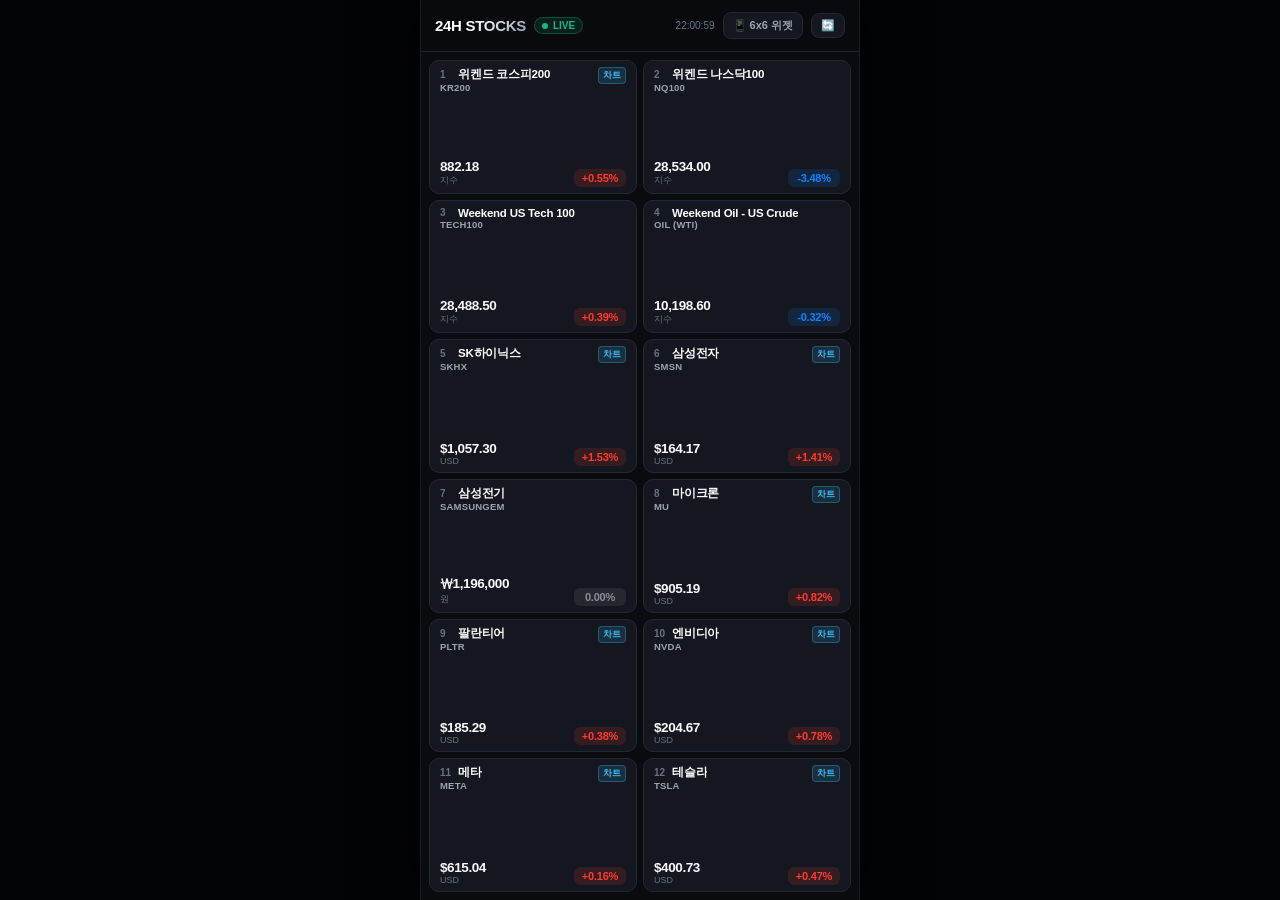
==== index.html @ ebfb651f "feat: 24h global stock mobile app with 6x6 widget and GitHub Actions APK build" ====
<!DOCTYPE html>
<html lang="ko">
<head>
  <meta charset="UTF-8">
  <meta name="viewport" content="width=device-width, initial-scale=1.0, maximum-scale=1.0, user-scalable=no, viewport-fit=cover">
  <title>글로벌 24H 모바일 주식 대시보드</title>
  <meta name="theme-color" content="#0a0b0e">
  <link rel="manifest" href="/manifest.json">
  <link rel="stylesheet" href="/style.css">
</head>
<body>

  <!-- MOBILE DEVICE VIEWPORT (NO-SCROLL 100vh) -->
  <main class="mobile-viewport">

    <!-- APP HEADER -->
    <header class="app-header">
      <div class="brand-section">
        <h1 class="brand-title">24H STOCKS</h1>
        <div class="live-pill">
          <span class="pulse-dot"></span>
          <span>LIVE</span>
        </div>
      </div>
      <div class="header-actions">
        <span id="last-updated-time" style="font-size: 10px; color: #64748b; font-feature-settings: 'tnum';">--:--:--</span>
        <button id="widget-toggle-btn" class="header-btn" title="6x6 위젯 보기">
          📱 6x6 위젯
        </button>
        <button id="refresh-btn" class="header-btn" title="새로고침">
          🔄
        </button>
      </div>
    </header>

    <!-- MAIN DASHBOARD (2 COLUMNS x 6 ROWS) -->
    <section id="dashboard-grid" class="dashboard-grid">
      <!-- 12 Stock Cards rendered dynamically via app.js -->
    </section>

    <!-- DETAIL SCREEN OVERLAY (100% NO-SCROLL) -->
    <aside id="detail-screen" class="detail-screen">
      <!-- Detail Header -->
      <div class="detail-header">
        <div class="detail-title-group">
          <h2 id="detail-name" class="detail-name">종목명</h2>
          <span id="detail-sub" class="detail-sub">SYMBOL · Source</span>
        </div>
        <button id="detail-close-btn" class="close-btn" aria-label="닫기">✕</button>
      </div>

      <!-- Detail Price Bar -->
      <div class="detail-price-bar">
        <span id="detail-price" class="detail-main-price">0.00</span>
        <div id="detail-badge" class="change-badge">0.00%</div>
      </div>

      <!-- Timeframe Selector (Only for chart items) -->
      <div class="detail-timeframe-bar">
        <button class="tf-btn active" data-tf="5m">5분</button>
        <button class="tf-btn" data-tf="15m">15분</button>
        <button class="tf-btn" data-tf="1h">1시간</button>
        <button class="tf-btn" data-tf="1d">1일</button>
      </div>

      <!-- Professional Chart View -->
      <div id="detail-chart-wrapper" class="detail-chart-container">
        <div class="chart-legend">
          <span id="legend-ma5" class="legend-ma5">MA5: --</span>
          <span id="legend-ma20" class="legend-ma20">MA20: --</span>
        </div>
        <div id="tv-chart" style="width: 100%; height: 100%;"></div>
      </div>

      <!-- Value Only Details View (For non-chart items) -->
      <div id="value-detail-view" class="value-detail-view" style="display: none;">
        <!-- Rendered dynamically -->
      </div>
    </aside>

    <!-- 6x6 WIDGET PREVIEW OVERLAY -->
    <section id="widget-screen" class="widget-screen">
      <div class="widget-6x6-container">
        <div class="widget-header">
          <span class="widget-title">GLOBAL 24H WIDGET</span>
          <span class="widget-badge">6x6 SIZE</span>
        </div>
        <div id="widget-grid" class="widget-grid">
          <!-- 12 Items in 2x6 layout -->
        </div>
      </div>
      <button id="widget-close-btn" class="widget-close-btn">앱으로 돌아가기</button>
    </section>

  </main>

  <!-- TradingView Lightweight Charts Library (Local or CDN Fallback) -->
  <script src="/lightweight-charts.standalone.production.js"></script>
  <script>
    if (!window.LightweightCharts) {
      document.write('<script src="https://unpkg.com/lightweight-charts/dist/lightweight-charts.standalone.production.js"><\/script>');
    }
  </script>
  <script src="/app.js"></script>
</body>
</html>
---- style.css ----
/* === GLOBAL RESET & VARIABLES === */
:root {
  --bg-primary: #0a0b0e;
  --bg-card: #14171f;
  --bg-card-hover: #1c212c;
  --bg-card-border: #232836;
  --text-main: #f3f4f6;
  --text-muted: #9ca3af;
  --text-sub: #6b7280;
  --accent-up: #ff3b30;       /* 한국/아시아 상승: 레드 */
  --accent-up-bg: rgba(255, 59, 48, 0.14);
  --accent-down: #0a84ff;     /* 한국/아시아 하락: 블루 */
  --accent-down-bg: rgba(10, 132, 255, 0.14);
  --accent-flat: #8e8e93;
  --accent-flat-bg: rgba(142, 142, 147, 0.14);
  --accent-primary: #38bdf8;
  --font-family: -apple-system, BlinkMacSystemFont, "Pretendard", "SF Pro Display", Roboto, "Segoe UI", sans-serif;
}

* {
  box-sizing: border-box;
  margin: 0;
  padding: 0;
  -webkit-tap-highlight-color: transparent;
  user-select: none;
}

html, body {
  width: 100%;
  height: 100%;
  overflow: hidden; /* 완전한 무스크롤 */
  background-color: #030407;
  font-family: var(--font-family);
  color: var(--text-main);
  display: flex;
  justify-content: center;
  align-items: center;
}

/* === MOBILE DEVICE CONTAINER (DESKTOP PREVIEW OR MOBILE FULLSCREEN) === */
.mobile-viewport {
  width: 100%;
  max-width: 440px; /* 모바일 표준 최대 폭 */
  height: 100dvh;
  max-height: 940px;
  background-color: var(--bg-primary);
  display: flex;
  flex-direction: column;
  position: relative;
  overflow: hidden; /* 절대 스크롤 방지 */
  border-left: 1px solid #1a1e28;
  border-right: 1px solid #1a1e28;
  box-shadow: 0 0 50px rgba(0, 0, 0, 0.8);
}

@media (max-width: 440px) {
  .mobile-viewport {
    max-width: 100%;
    border: none;
  }
}

/* === APP HEADER === */
.app-header {
  height: 52px;
  min-height: 52px;
  padding: 0 14px;
  display: flex;
  align-items: center;
  justify-content: space-between;
  border-bottom: 1px solid var(--bg-card-border);
  background: rgba(10, 11, 14, 0.95);
  backdrop-filter: blur(10px);
  z-index: 10;
}

.brand-section {
  display: flex;
  align-items: center;
  gap: 8px;
}

.brand-title {
  font-size: 15px;
  font-weight: 800;
  letter-spacing: -0.02em;
  background: linear-gradient(135deg, #ffffff 40%, #94a3b8);
  -webkit-background-clip: text;
  -webkit-text-fill-color: transparent;
}

.live-pill {
  display: flex;
  align-items: center;
  gap: 5px;
  padding: 2px 7px;
  border-radius: 12px;
  background: rgba(16, 185, 129, 0.12);
  border: 1px solid rgba(16, 185, 129, 0.3);
  font-size: 10px;
  font-weight: 700;
  color: #10b981;
}

.pulse-dot {
  width: 6px;
  height: 6px;
  border-radius: 50%;
  background: #10b981;
  animation: pulse 1.8s infinite;
}

@keyframes pulse {
  0% { transform: scale(0.95); box-shadow: 0 0 0 0 rgba(16, 185, 129, 0.7); }
  70% { transform: scale(1.1); box-shadow: 0 0 0 6px rgba(16, 185, 129, 0); }
  100% { transform: scale(0.95); box-shadow: 0 0 0 0 rgba(16, 185, 129, 0); }
}

.header-actions {
  display: flex;
  align-items: center;
  gap: 8px;
}

.header-btn {
  background: var(--bg-card);
  border: 1px solid var(--bg-card-border);
  color: var(--text-muted);
  border-radius: 8px;
  padding: 5px 9px;
  font-size: 11px;
  font-weight: 600;
  cursor: pointer;
  display: flex;
  align-items: center;
  gap: 4px;
  transition: all 0.15s ease;
}

.header-btn:active {
  background: var(--bg-card-hover);
  color: #fff;
  transform: scale(0.96);
}

.header-btn.active {
  background: #0284c7;
  color: #fff;
  border-color: #38bdf8;
}

/* === MAIN DASHBOARD (2 COLUMNS x 6 ROWS) === */
.dashboard-grid {
  flex: 1;
  display: grid;
  grid-template-columns: repeat(2, 1fr);
  grid-template-rows: repeat(6, 1fr);
  gap: 6px;
  padding: 8px;
  overflow: hidden; /* 절대 무스크롤 */
  height: calc(100% - 52px);
}

/* === STOCK CARD (2x6 ITEM) === */
.stock-card {
  background: var(--bg-card);
  border: 1px solid var(--bg-card-border);
  border-radius: 10px;
  padding: 6px 10px;
  display: flex;
  flex-direction: column;
  justify-content: space-between;
  cursor: pointer;
  position: relative;
  overflow: hidden;
  transition: transform 0.12s ease, background 0.15s ease, border-color 0.15s ease;
}

.stock-card:active {
  transform: scale(0.97);
  background: var(--bg-card-hover);
  border-color: #3b4252;
}

.card-top {
  display: flex;
  justify-content: space-between;
  align-items: flex-start;
  gap: 4px;
}

.card-title-group {
  display: flex;
  flex-direction: column;
  min-width: 0;
}

.card-idx-name {
  display: flex;
  align-items: center;
  gap: 4px;
}

.card-index {
  font-size: 10px;
  font-weight: 700;
  color: var(--text-sub);
  width: 14px;
}

.card-name {
  font-size: 11.5px;
  font-weight: 700;
  color: #ffffff;
  white-space: nowrap;
  overflow: hidden;
  text-overflow: ellipsis;
  letter-spacing: -0.02em;
}

.card-symbol {
  font-size: 9.5px;
  font-weight: 600;
  color: var(--text-muted);
  letter-spacing: 0.02em;
}

.chart-badge {
  font-size: 9px;
  font-weight: 700;
  padding: 1px 4px;
  border-radius: 4px;
  background: rgba(56, 189, 248, 0.15);
  color: #38bdf8;
  border: 1px solid rgba(56, 189, 248, 0.3);
  flex-shrink: 0;
}

.card-bottom {
  display: flex;
  justify-content: space-between;
  align-items: flex-end;
  gap: 4px;
  margin-top: 2px;
}

.card-price-box {
  display: flex;
  flex-direction: column;
}

.card-price {
  font-size: 13.5px;
  font-weight: 800;
  letter-spacing: -0.03em;
  font-feature-settings: "tnum";
  color: #f8fafc;
}

.card-curr {
  font-size: 9px;
  color: var(--text-sub);
  font-weight: 500;
}

/* === CHANGE BADGE === */
.change-badge {
  display: flex;
  align-items: center;
  justify-content: center;
  padding: 3px 6px;
  border-radius: 6px;
  font-size: 11px;
  font-weight: 800;
  font-feature-settings: "tnum";
  letter-spacing: -0.02em;
  min-width: 52px;
}

.change-badge.up {
  color: var(--accent-up);
  background: var(--accent-up-bg);
}

.change-badge.down {
  color: var(--accent-down);
  background: var(--accent-down-bg);
}

.change-badge.flat {
  color: var(--accent-flat);
  background: var(--accent-flat-bg);
}

/* === FLASH EFFECT ON PRICE CHANGE === */
@keyframes flash-up {
  0% { background-color: rgba(255, 59, 48, 0.35); }
  100% { background-color: var(--bg-card); }
}

@keyframes flash-down {
  0% { background-color: rgba(10, 132, 255, 0.35); }
  100% { background-color: var(--bg-card); }
}

.flash-up {
  animation: flash-up 0.8s ease-out;
}

.flash-down {
  animation: flash-down 0.8s ease-out;
}

/* === DETAIL SCREEN OVERLAY (100% NO-SCROLL) === */
.detail-screen {
  position: absolute;
  top: 0;
  left: 0;
  width: 100%;
  height: 100%;
  background: var(--bg-primary);
  display: flex;
  flex-direction: column;
  z-index: 50;
  transform: translateY(100%);
  transition: transform 0.25s cubic-bezier(0.16, 1, 0.3, 1);
  overflow: hidden; /* 무스크롤 */
}

.detail-screen.open {
  transform: translateY(0);
}

.detail-header {
  height: 56px;
  min-height: 56px;
  padding: 0 16px;
  display: flex;
  align-items: center;
  justify-content: space-between;
  border-bottom: 1px solid var(--bg-card-border);
  background: #0d0f14;
}

.detail-title-group {
  display: flex;
  flex-direction: column;
}

.detail-name {
  font-size: 16px;
  font-weight: 800;
  color: #fff;
}

.detail-sub {
  font-size: 11px;
  color: var(--text-muted);
}

.close-btn {
  width: 34px;
  height: 34px;
  border-radius: 50%;
  background: var(--bg-card);
  border: 1px solid var(--bg-card-border);
  color: #fff;
  display: flex;
  align-items: center;
  justify-content: center;
  font-size: 18px;
  cursor: pointer;
  transition: all 0.15s ease;
}

.close-btn:active {
  transform: scale(0.9);
  background: var(--bg-card-hover);
}

.detail-price-bar {
  padding: 10px 16px;
  display: flex;
  justify-content: space-between;
  align-items: center;
  background: #0f121a;
  border-bottom: 1px solid var(--bg-card-border);
}

.detail-main-price {
  font-size: 22px;
  font-weight: 800;
  font-feature-settings: "tnum";
}

.detail-timeframe-bar {
  padding: 6px 16px;
  display: flex;
  gap: 8px;
  background: #0c0e14;
  border-bottom: 1px solid var(--bg-card-border);
}

.tf-btn {
  flex: 1;
  padding: 5px 0;
  font-size: 11.5px;
  font-weight: 700;
  border-radius: 6px;
  border: 1px solid var(--bg-card-border);
  background: var(--bg-card);
  color: var(--text-muted);
  cursor: pointer;
  text-align: center;
  transition: all 0.15s ease;
}

.tf-btn.active {
  background: #0284c7;
  color: #ffffff;
  border-color: #38bdf8;
}

.detail-chart-container {
  flex: 1;
  width: 100%;
  position: relative;
  background: #08090c;
  overflow: hidden;
}

.chart-legend {
  position: absolute;
  top: 8px;
  left: 12px;
  z-index: 10;
  font-size: 10.5px;
  font-weight: 600;
  color: var(--text-muted);
  display: flex;
  gap: 8px;
  pointer-events: none;
  font-feature-settings: "tnum";
}

.legend-ma5 { color: #f59e0b; }
.legend-ma20 { color: #3b82f6; }

/* === NO-CHART VALUE DETAILS VIEW === */
.value-detail-view {
  flex: 1;
  display: flex;
  flex-direction: column;
  justify-content: center;
  align-items: center;
  padding: 24px;
  gap: 16px;
  text-align: center;
}

.value-stat-card {
  width: 100%;
  background: var(--bg-card);
  border: 1px solid var(--bg-card-border);
  border-radius: 12px;
  padding: 20px;
  display: flex;
  flex-direction: column;
  gap: 12px;
}

.stat-row {
  display: flex;
  justify-content: space-between;
  align-items: center;
  font-size: 13px;
  border-bottom: 1px solid rgba(255, 255, 255, 0.05);
  padding-bottom: 8px;
}

.stat-label {
  color: var(--text-muted);
}

.stat-val {
  font-weight: 700;
  font-feature-settings: "tnum";
  color: #fff;
}

.value-notice {
  font-size: 11px;
  color: var(--text-sub);
  line-height: 1.5;
}

/* === 6x6 WIDGET PREVIEW OVERLAY === */
.widget-screen {
  position: absolute;
  top: 0;
  left: 0;
  width: 100%;
  height: 100%;
  background: rgba(3, 4, 7, 0.95);
  backdrop-filter: blur(20px);
  z-index: 60;
  display: flex;
  flex-direction: column;
  align-items: center;
  justify-content: center;
  padding: 16px;
  transform: scale(0.9);
  opacity: 0;
  pointer-events: none;
  transition: all 0.25s ease;
}

.widget-screen.open {
  transform: scale(1);
  opacity: 1;
  pointer-events: auto;
}

.widget-6x6-container {
  width: 360px;
  height: 360px; /* 6x6 정사각형 위젯 폼팩터 */
  background: linear-gradient(145deg, #161b26 0%, #0d111a 100%);
  border: 1.5px solid #2e384d;
  border-radius: 28px;
  box-shadow: 0 20px 40px rgba(0, 0, 0, 0.7), inset 0 1px 0 rgba(255, 255, 255, 0.1);
  display: flex;
  flex-direction: column;
  padding: 12px;
  overflow: hidden;
}

.widget-header {
  display: flex;
  justify-content: space-between;
  align-items: center;
  padding: 0 4px 6px 4px;
  border-bottom: 1px solid rgba(255, 255, 255, 0.06);
}

.widget-title {
  font-size: 11px;
  font-weight: 800;
  letter-spacing: 0.05em;
  color: #94a3b8;
}

.widget-badge {
  font-size: 9px;
  font-weight: 700;
  padding: 1px 5px;
  background: rgba(56, 189, 248, 0.15);
  color: #38bdf8;
  border-radius: 4px;
}

.widget-grid {
  flex: 1;
  display: grid;
  grid-template-columns: repeat(2, 1fr);
  grid-template-rows: repeat(6, 1fr);
  gap: 3px;
  padding-top: 4px;
}

.widget-item {
  display: flex;
  align-items: center;
  justify-content: space-between;
  padding: 0 6px;
  background: rgba(255, 255, 255, 0.02);
  border-radius: 6px;
}

.widget-item-name {
  font-size: 9.5px;
  font-weight: 700;
  color: #e2e8f0;
  white-space: nowrap;
  overflow: hidden;
  text-overflow: ellipsis;
  max-width: 80px;
}

.widget-item-val {
  display: flex;
  align-items: center;
  gap: 5px;
}

.widget-item-price {
  font-size: 9px;
  font-weight: 600;
  color: #94a3b8;
  font-feature-settings: "tnum";
}

.widget-item-pct {
  font-size: 9.5px;
  font-weight: 800;
  font-feature-settings: "tnum";
  min-width: 42px;
  text-align: right;
}

.widget-close-btn {
  margin-top: 16px;
  padding: 8px 18px;
  border-radius: 20px;
  background: #1e293b;
  border: 1px solid #334155;
  color: #fff;
  font-size: 12px;
  font-weight: 600;
  cursor: pointer;
}
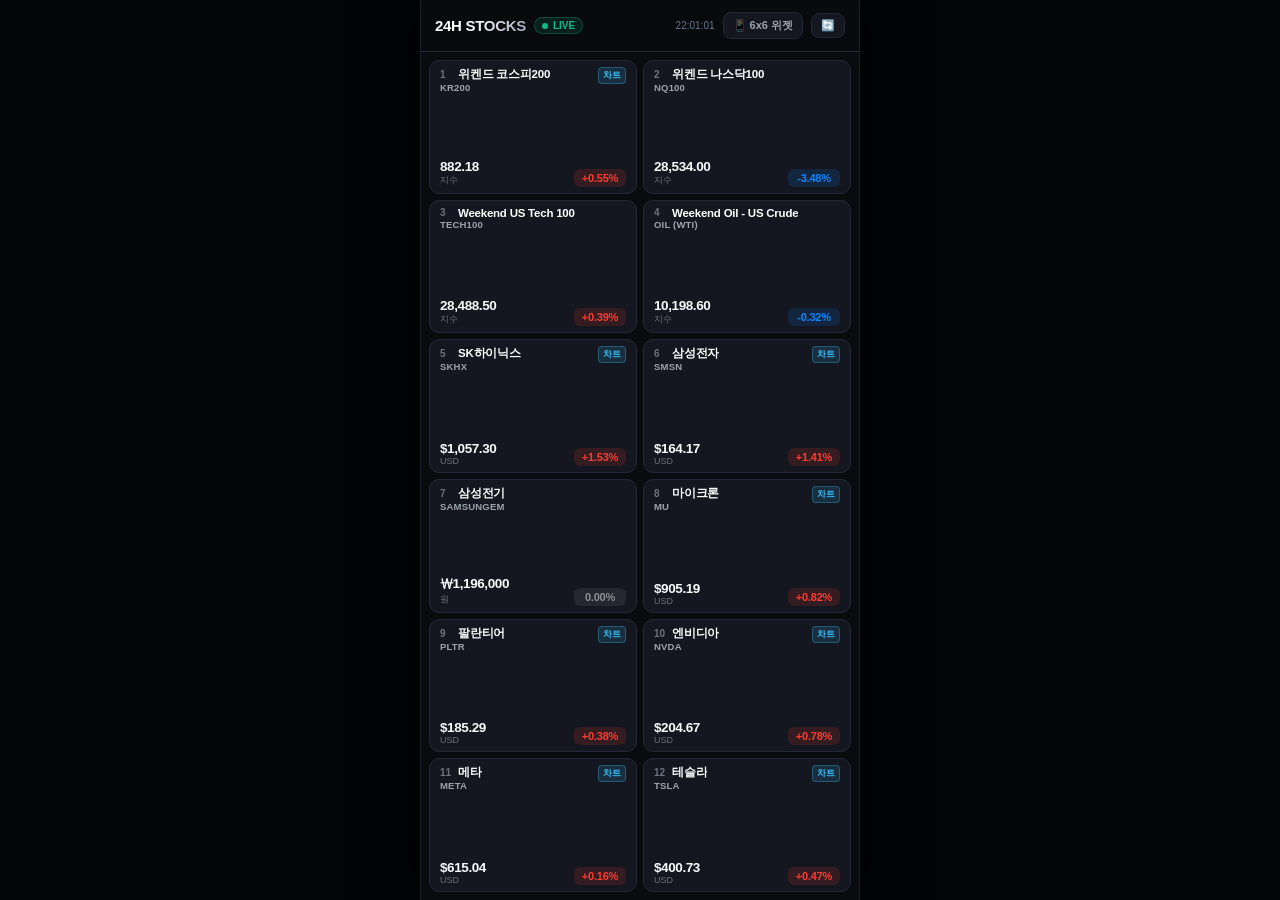
==== commit 09918d76: "모바일 앱 assets 상대경로 수정 및 안드로이드 네이티브 통신 브릿지 적용" ====
--- a/index.html
+++ b/index.html
@@ -5,8 +5,8 @@
   <meta name="viewport" content="width=device-width, initial-scale=1.0, maximum-scale=1.0, user-scalable=no, viewport-fit=cover">
   <title>글로벌 24H 모바일 주식 대시보드</title>
   <meta name="theme-color" content="#0a0b0e">
-  <link rel="manifest" href="/manifest.json">
-  <link rel="stylesheet" href="/style.css">
+  <link rel="manifest" href="manifest.json">
+  <link rel="stylesheet" href="style.css">
 </head>
 <body>
 
@@ -95,12 +95,12 @@
   </main>
 
   <!-- TradingView Lightweight Charts Library (Local or CDN Fallback) -->
-  <script src="/lightweight-charts.standalone.production.js"></script>
+  <script src="lightweight-charts.standalone.production.js"></script>
   <script>
     if (!window.LightweightCharts) {
       document.write('<script src="https://unpkg.com/lightweight-charts/dist/lightweight-charts.standalone.production.js"><\/script>');
     }
   </script>
-  <script src="/app.js"></script>
+  <script src="app.js"></script>
 </body>
 </html>
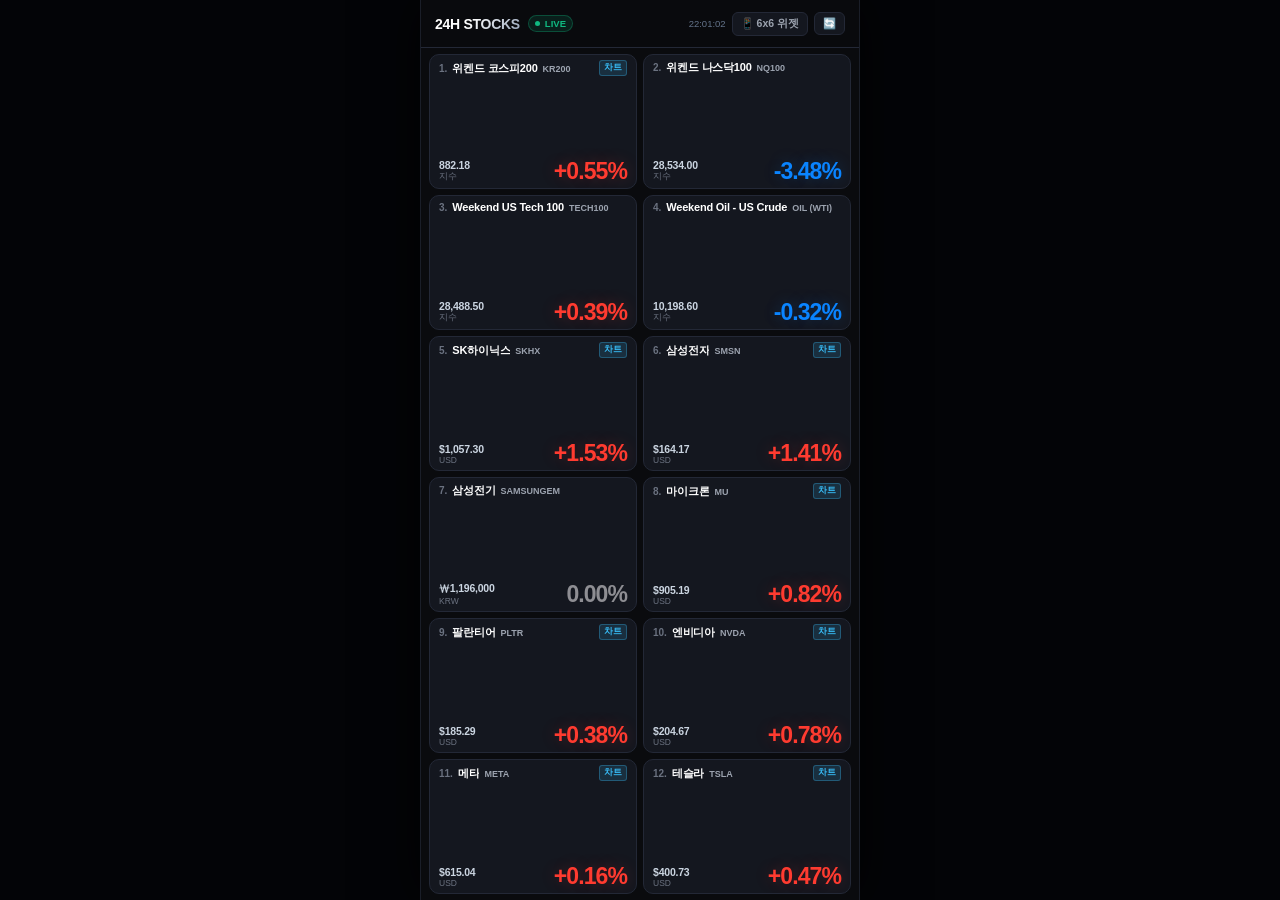
==== commit 79d38274: "위젯 6x6 인플레이트 오류 수정, 차트 로딩 지연 방지 및 등락률 폰트 대폭 확대" ====
--- a/index.html
+++ b/index.html
@@ -23,7 +23,7 @@
         </div>
       </div>
       <div class="header-actions">
-        <span id="last-updated-time" style="font-size: 10px; color: #64748b; font-feature-settings: 'tnum';">--:--:--</span>
+        <span id="last-updated-time" style="font-size: 9.5px; color: #64748b; font-feature-settings: 'tnum';">--:--:--</span>
         <button id="widget-toggle-btn" class="header-btn" title="6x6 위젯 보기">
           📱 6x6 위젯
         </button>
@@ -49,10 +49,10 @@
         <button id="detail-close-btn" class="close-btn" aria-label="닫기">✕</button>
       </div>
 
-      <!-- Detail Price Bar -->
+      <!-- Detail Price Bar (등락률 2배 이상 강조) -->
       <div class="detail-price-bar">
-        <span id="detail-price" class="detail-main-price">0.00</span>
-        <div id="detail-badge" class="change-badge">0.00%</div>
+        <span id="detail-price" class="detail-main-price">현재가: 0.00</span>
+        <div id="detail-badge" class="detail-main-change">0.00%</div>
       </div>
 
       <!-- Timeframe Selector (Only for chart items) -->
--- a/style.css
+++ b/style.css
@@ -8,11 +8,11 @@
   --text-muted: #9ca3af;
   --text-sub: #6b7280;
   --accent-up: #ff3b30;       /* 한국/아시아 상승: 레드 */
-  --accent-up-bg: rgba(255, 59, 48, 0.14);
+  --accent-up-bg: rgba(255, 59, 48, 0.12);
   --accent-down: #0a84ff;     /* 한국/아시아 하락: 블루 */
-  --accent-down-bg: rgba(10, 132, 255, 0.14);
+  --accent-down-bg: rgba(10, 132, 255, 0.12);
   --accent-flat: #8e8e93;
-  --accent-flat-bg: rgba(142, 142, 147, 0.14);
+  --accent-flat-bg: rgba(142, 142, 147, 0.12);
   --accent-primary: #38bdf8;
   --font-family: -apple-system, BlinkMacSystemFont, "Pretendard", "SF Pro Display", Roboto, "Segoe UI", sans-serif;
 }
@@ -37,17 +37,17 @@
   align-items: center;
 }
 
-/* === MOBILE DEVICE CONTAINER (DESKTOP PREVIEW OR MOBILE FULLSCREEN) === */
+/* === MOBILE DEVICE CONTAINER === */
 .mobile-viewport {
   width: 100%;
-  max-width: 440px; /* 모바일 표준 최대 폭 */
+  max-width: 440px;
   height: 100dvh;
   max-height: 940px;
   background-color: var(--bg-primary);
   display: flex;
   flex-direction: column;
   position: relative;
-  overflow: hidden; /* 절대 스크롤 방지 */
+  overflow: hidden;
   border-left: 1px solid #1a1e28;
   border-right: 1px solid #1a1e28;
   box-shadow: 0 0 50px rgba(0, 0, 0, 0.8);
@@ -62,8 +62,8 @@
 
 /* === APP HEADER === */
 .app-header {
-  height: 52px;
-  min-height: 52px;
+  height: 48px;
+  min-height: 48px;
   padding: 0 14px;
   display: flex;
   align-items: center;
@@ -81,7 +81,7 @@
 }
 
 .brand-title {
-  font-size: 15px;
+  font-size: 14px;
   font-weight: 800;
   letter-spacing: -0.02em;
   background: linear-gradient(135deg, #ffffff 40%, #94a3b8);
@@ -93,18 +93,18 @@
   display: flex;
   align-items: center;
   gap: 5px;
-  padding: 2px 7px;
+  padding: 2px 6px;
   border-radius: 12px;
   background: rgba(16, 185, 129, 0.12);
   border: 1px solid rgba(16, 185, 129, 0.3);
-  font-size: 10px;
+  font-size: 9.5px;
   font-weight: 700;
   color: #10b981;
 }
 
 .pulse-dot {
-  width: 6px;
-  height: 6px;
+  width: 5px;
+  height: 5px;
   border-radius: 50%;
   background: #10b981;
   animation: pulse 1.8s infinite;
@@ -119,16 +119,16 @@
 .header-actions {
   display: flex;
   align-items: center;
-  gap: 8px;
+  gap: 6px;
 }
 
 .header-btn {
   background: var(--bg-card);
   border: 1px solid var(--bg-card-border);
   color: var(--text-muted);
-  border-radius: 8px;
-  padding: 5px 9px;
-  font-size: 11px;
+  border-radius: 6px;
+  padding: 4px 8px;
+  font-size: 10.5px;
   font-weight: 600;
   cursor: pointer;
   display: flex;
@@ -141,12 +141,6 @@
   background: var(--bg-card-hover);
   color: #fff;
   transform: scale(0.96);
-}
-
-.header-btn.active {
-  background: #0284c7;
-  color: #fff;
-  border-color: #38bdf8;
 }
 
 /* === MAIN DASHBOARD (2 COLUMNS x 6 ROWS) === */
@@ -156,9 +150,9 @@
   grid-template-columns: repeat(2, 1fr);
   grid-template-rows: repeat(6, 1fr);
   gap: 6px;
-  padding: 8px;
-  overflow: hidden; /* 절대 무스크롤 */
-  height: calc(100% - 52px);
+  padding: 6px 8px;
+  overflow: hidden;
+  height: calc(100% - 48px);
 }
 
 /* === STOCK CARD (2x6 ITEM) === */
@@ -166,7 +160,7 @@
   background: var(--bg-card);
   border: 1px solid var(--bg-card-border);
   border-radius: 10px;
-  padding: 6px 10px;
+  padding: 5px 9px;
   display: flex;
   flex-direction: column;
   justify-content: space-between;
@@ -185,31 +179,25 @@
 .card-top {
   display: flex;
   justify-content: space-between;
-  align-items: flex-start;
+  align-items: center;
   gap: 4px;
 }
 
 .card-title-group {
   display: flex;
-  flex-direction: column;
+  align-items: baseline;
+  gap: 5px;
   min-width: 0;
-}
-
-.card-idx-name {
-  display: flex;
-  align-items: center;
-  gap: 4px;
 }
 
 .card-index {
   font-size: 10px;
   font-weight: 700;
   color: var(--text-sub);
-  width: 14px;
 }
 
 .card-name {
-  font-size: 11.5px;
+  font-size: 11px;
   font-weight: 700;
   color: #ffffff;
   white-space: nowrap;
@@ -219,24 +207,24 @@
 }
 
 .card-symbol {
-  font-size: 9.5px;
+  font-size: 9px;
   font-weight: 600;
   color: var(--text-muted);
-  letter-spacing: 0.02em;
 }
 
 .chart-badge {
-  font-size: 9px;
+  font-size: 8.5px;
   font-weight: 700;
   padding: 1px 4px;
-  border-radius: 4px;
+  border-radius: 3px;
   background: rgba(56, 189, 248, 0.15);
   color: #38bdf8;
   border: 1px solid rgba(56, 189, 248, 0.3);
   flex-shrink: 0;
 }
 
-.card-bottom {
+/* Card Middle & Bottom: 등락률 2배 이상 강조 & 현재가 축소 */
+.card-body {
   display: flex;
   justify-content: space-between;
   align-items: flex-end;
@@ -249,50 +237,46 @@
   flex-direction: column;
 }
 
+/* 폰트 사이즈 줄임 (기존 13.5px -> 10.5px) */
 .card-price {
-  font-size: 13.5px;
-  font-weight: 800;
-  letter-spacing: -0.03em;
+  font-size: 10.5px;
+  font-weight: 600;
+  letter-spacing: -0.02em;
   font-feature-settings: "tnum";
-  color: #f8fafc;
+  color: #cbd5e1;
 }
 
 .card-curr {
-  font-size: 9px;
+  font-size: 8.5px;
   color: var(--text-sub);
   font-weight: 500;
 }
 
-/* === CHANGE BADGE === */
-.change-badge {
-  display: flex;
-  align-items: center;
-  justify-content: center;
-  padding: 3px 6px;
-  border-radius: 6px;
-  font-size: 11px;
-  font-weight: 800;
+/* 실시간 금일 등락률: 2배 이상 확대 (기존 11px -> 23px 대형 폰트) */
+.card-change-large {
+  font-size: 23px;
+  font-weight: 900;
   font-feature-settings: "tnum";
-  letter-spacing: -0.02em;
-  min-width: 52px;
-}
-
-.change-badge.up {
+  letter-spacing: -0.04em;
+  line-height: 1;
+  text-align: right;
+}
+
+.card-change-large.up {
   color: var(--accent-up);
-  background: var(--accent-up-bg);
-}
-
-.change-badge.down {
+  text-shadow: 0 0 16px rgba(255, 59, 48, 0.25);
+}
+
+.card-change-large.down {
   color: var(--accent-down);
-  background: var(--accent-down-bg);
-}
-
-.change-badge.flat {
+  text-shadow: 0 0 16px rgba(10, 132, 255, 0.25);
+}
+
+.card-change-large.flat {
   color: var(--accent-flat);
-  background: var(--accent-flat-bg);
-}
-
-/* === FLASH EFFECT ON PRICE CHANGE === */
+}
+
+/* Flash Effects */
 @keyframes flash-up {
   0% { background-color: rgba(255, 59, 48, 0.35); }
   100% { background-color: var(--bg-card); }
@@ -303,13 +287,8 @@
   100% { background-color: var(--bg-card); }
 }
 
-.flash-up {
-  animation: flash-up 0.8s ease-out;
-}
-
-.flash-down {
-  animation: flash-down 0.8s ease-out;
-}
+.flash-up { animation: flash-up 0.8s ease-out; }
+.flash-down { animation: flash-down 0.8s ease-out; }
 
 /* === DETAIL SCREEN OVERLAY (100% NO-SCROLL) === */
 .detail-screen {
@@ -323,8 +302,8 @@
   flex-direction: column;
   z-index: 50;
   transform: translateY(100%);
-  transition: transform 0.25s cubic-bezier(0.16, 1, 0.3, 1);
-  overflow: hidden; /* 무스크롤 */
+  transition: transform 0.22s cubic-bezier(0.16, 1, 0.3, 1);
+  overflow: hidden;
 }
 
 .detail-screen.open {
@@ -332,9 +311,9 @@
 }
 
 .detail-header {
-  height: 56px;
-  min-height: 56px;
-  padding: 0 16px;
+  height: 52px;
+  min-height: 52px;
+  padding: 0 14px;
   display: flex;
   align-items: center;
   justify-content: space-between;
@@ -348,19 +327,19 @@
 }
 
 .detail-name {
-  font-size: 16px;
+  font-size: 15px;
   font-weight: 800;
   color: #fff;
 }
 
 .detail-sub {
-  font-size: 11px;
+  font-size: 10.5px;
   color: var(--text-muted);
 }
 
 .close-btn {
-  width: 34px;
-  height: 34px;
+  width: 32px;
+  height: 32px;
   border-radius: 50%;
   background: var(--bg-card);
   border: 1px solid var(--bg-card-border);
@@ -368,7 +347,7 @@
   display: flex;
   align-items: center;
   justify-content: center;
-  font-size: 18px;
+  font-size: 16px;
   cursor: pointer;
   transition: all 0.15s ease;
 }
@@ -378,35 +357,49 @@
   background: var(--bg-card-hover);
 }
 
+/* Detail Price Bar: 등락률 대폭 확대 (28px) & 현재가 아담하게 (14px) */
 .detail-price-bar {
-  padding: 10px 16px;
-  display: flex;
-  justify-content: space-between;
-  align-items: center;
+  padding: 8px 14px;
+  display: flex;
+  justify-content: space-between;
+  align-items: flex-end;
   background: #0f121a;
   border-bottom: 1px solid var(--bg-card-border);
 }
 
 .detail-main-price {
-  font-size: 22px;
-  font-weight: 800;
+  font-size: 13.5px;
+  color: #94a3b8;
+  font-weight: 600;
   font-feature-settings: "tnum";
 }
 
+.detail-main-change {
+  font-size: 28px;
+  font-weight: 900;
+  font-feature-settings: "tnum";
+  letter-spacing: -0.03em;
+  line-height: 1;
+}
+
+.detail-main-change.up { color: var(--accent-up); }
+.detail-main-change.down { color: var(--accent-down); }
+.detail-main-change.flat { color: var(--accent-flat); }
+
 .detail-timeframe-bar {
-  padding: 6px 16px;
-  display: flex;
-  gap: 8px;
+  padding: 5px 14px;
+  display: flex;
+  gap: 6px;
   background: #0c0e14;
   border-bottom: 1px solid var(--bg-card-border);
 }
 
 .tf-btn {
   flex: 1;
-  padding: 5px 0;
-  font-size: 11.5px;
+  padding: 4px 0;
+  font-size: 11px;
   font-weight: 700;
-  border-radius: 6px;
+  border-radius: 5px;
   border: 1px solid var(--bg-card-border);
   background: var(--bg-card);
   color: var(--text-muted);
@@ -424,6 +417,7 @@
 .detail-chart-container {
   flex: 1;
   width: 100%;
+  height: 100%;
   position: relative;
   background: #08090c;
   overflow: hidden;
@@ -434,7 +428,7 @@
   top: 8px;
   left: 12px;
   z-index: 10;
-  font-size: 10.5px;
+  font-size: 10px;
   font-weight: 600;
   color: var(--text-muted);
   display: flex;
@@ -453,8 +447,8 @@
   flex-direction: column;
   justify-content: center;
   align-items: center;
-  padding: 24px;
-  gap: 16px;
+  padding: 20px;
+  gap: 14px;
   text-align: center;
 }
 
@@ -463,33 +457,26 @@
   background: var(--bg-card);
   border: 1px solid var(--bg-card-border);
   border-radius: 12px;
-  padding: 20px;
-  display: flex;
-  flex-direction: column;
-  gap: 12px;
+  padding: 16px;
+  display: flex;
+  flex-direction: column;
+  gap: 10px;
 }
 
 .stat-row {
   display: flex;
   justify-content: space-between;
   align-items: center;
-  font-size: 13px;
+  font-size: 12.5px;
   border-bottom: 1px solid rgba(255, 255, 255, 0.05);
-  padding-bottom: 8px;
-}
-
-.stat-label {
-  color: var(--text-muted);
-}
-
-.stat-val {
-  font-weight: 700;
-  font-feature-settings: "tnum";
-  color: #fff;
-}
+  padding-bottom: 6px;
+}
+
+.stat-label { color: var(--text-muted); }
+.stat-val { font-weight: 700; font-feature-settings: "tnum"; color: #fff; }
 
 .value-notice {
-  font-size: 11px;
+  font-size: 10.5px;
   color: var(--text-sub);
   line-height: 1.5;
 }
@@ -523,14 +510,14 @@
 
 .widget-6x6-container {
   width: 360px;
-  height: 360px; /* 6x6 정사각형 위젯 폼팩터 */
+  height: 360px;
   background: linear-gradient(145deg, #161b26 0%, #0d111a 100%);
   border: 1.5px solid #2e384d;
   border-radius: 28px;
   box-shadow: 0 20px 40px rgba(0, 0, 0, 0.7), inset 0 1px 0 rgba(255, 255, 255, 0.1);
   display: flex;
   flex-direction: column;
-  padding: 12px;
+  padding: 10px;
   overflow: hidden;
 }
 
@@ -538,19 +525,19 @@
   display: flex;
   justify-content: space-between;
   align-items: center;
-  padding: 0 4px 6px 4px;
+  padding: 0 4px 4px 4px;
   border-bottom: 1px solid rgba(255, 255, 255, 0.06);
 }
 
 .widget-title {
-  font-size: 11px;
+  font-size: 10.5px;
   font-weight: 800;
   letter-spacing: 0.05em;
   color: #94a3b8;
 }
 
 .widget-badge {
-  font-size: 9px;
+  font-size: 8.5px;
   font-weight: 700;
   padding: 1px 5px;
   background: rgba(56, 189, 248, 0.15);
@@ -564,7 +551,7 @@
   grid-template-columns: repeat(2, 1fr);
   grid-template-rows: repeat(6, 1fr);
   gap: 3px;
-  padding-top: 4px;
+  padding-top: 3px;
 }
 
 .widget-item {
@@ -576,8 +563,14 @@
   border-radius: 6px;
 }
 
+.widget-item-left {
+  display: flex;
+  flex-direction: column;
+  min-width: 0;
+}
+
 .widget-item-name {
-  font-size: 9.5px;
+  font-size: 9px;
   font-weight: 700;
   color: #e2e8f0;
   white-space: nowrap;
@@ -586,35 +579,31 @@
   max-width: 80px;
 }
 
-.widget-item-val {
-  display: flex;
-  align-items: center;
-  gap: 5px;
-}
-
+/* 위젯 현재가 축소 (8px) */
 .widget-item-price {
-  font-size: 9px;
-  font-weight: 600;
-  color: #94a3b8;
+  font-size: 8px;
+  font-weight: 500;
+  color: #64748b;
   font-feature-settings: "tnum";
 }
 
+/* 위젯 등락률 2배 확대 (18px) */
 .widget-item-pct {
-  font-size: 9.5px;
-  font-weight: 800;
+  font-size: 18px;
+  font-weight: 900;
   font-feature-settings: "tnum";
-  min-width: 42px;
+  letter-spacing: -0.03em;
   text-align: right;
 }
 
 .widget-close-btn {
-  margin-top: 16px;
-  padding: 8px 18px;
+  margin-top: 14px;
+  padding: 7px 16px;
   border-radius: 20px;
   background: #1e293b;
   border: 1px solid #334155;
   color: #fff;
-  font-size: 12px;
+  font-size: 11.5px;
   font-weight: 600;
   cursor: pointer;
 }
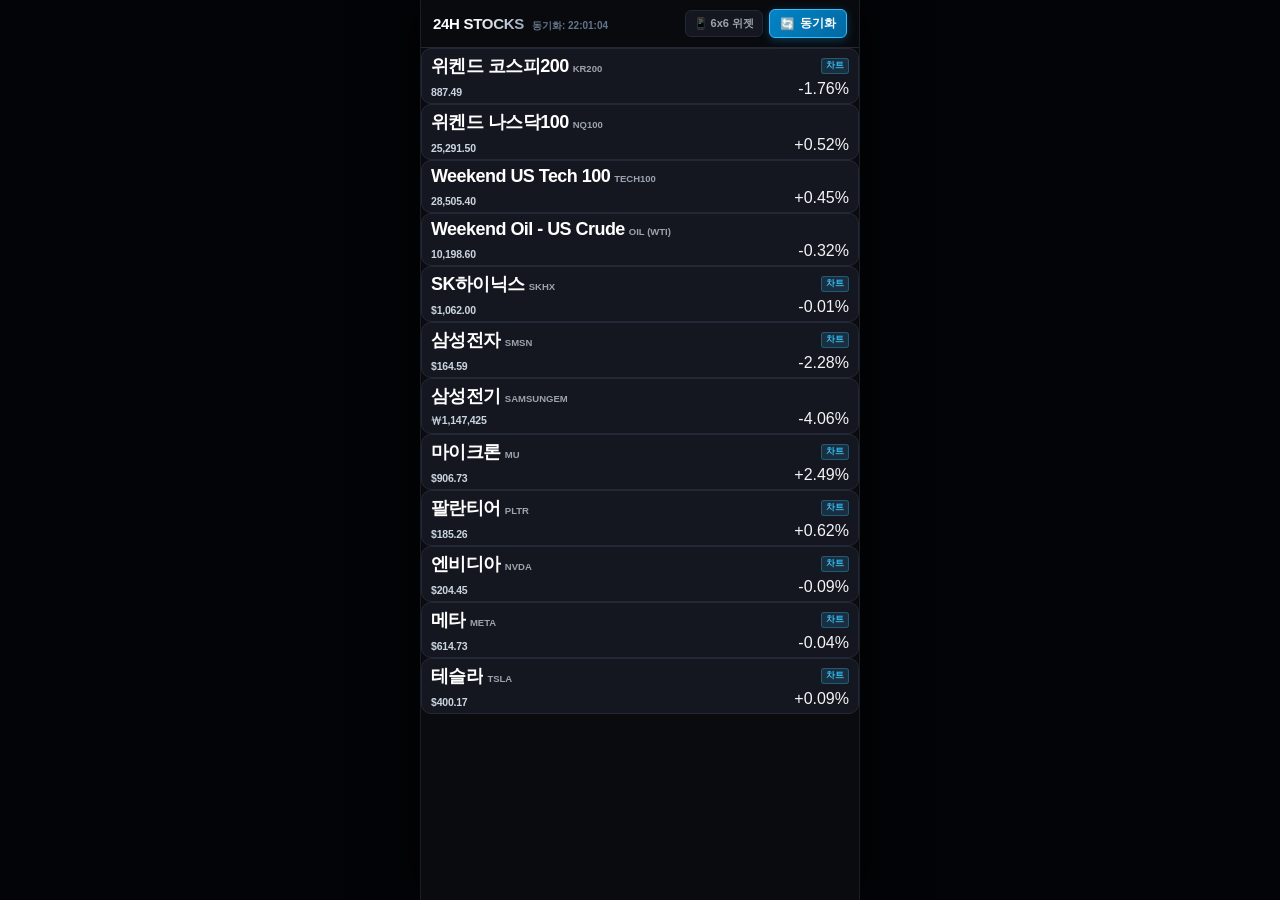
==== commit 81afe8c2: "위젯 번호 제거 및 열 간격 분리, 수동 동기화 전환, 주식 차트 엔진 개선" ====
--- a/index.html
+++ b/index.html
@@ -13,22 +13,19 @@
   <!-- MOBILE DEVICE VIEWPORT (NO-SCROLL 100vh) -->
   <main class="mobile-viewport">
 
-    <!-- APP HEADER -->
+    <!-- APP HEADER: LIVE 제거 & 명확한 동기화 버튼 배치 -->
     <header class="app-header">
       <div class="brand-section">
         <h1 class="brand-title">24H STOCKS</h1>
-        <div class="live-pill">
-          <span class="pulse-dot"></span>
-          <span>LIVE</span>
-        </div>
+        <span id="last-updated-time" class="sync-time-label">동기화 대기중</span>
       </div>
       <div class="header-actions">
-        <span id="last-updated-time" style="font-size: 9.5px; color: #64748b; font-feature-settings: 'tnum';">--:--:--</span>
         <button id="widget-toggle-btn" class="header-btn" title="6x6 위젯 보기">
           📱 6x6 위젯
         </button>
-        <button id="refresh-btn" class="header-btn" title="새로고침">
-          🔄
+        <button id="refresh-btn" class="sync-main-btn" title="실시간 시세 동기화">
+          <span class="sync-icon">🔄</span>
+          <span class="sync-text">동기화</span>
         </button>
       </div>
     </header>
@@ -69,7 +66,9 @@
           <span id="legend-ma5" class="legend-ma5">MA5: --</span>
           <span id="legend-ma20" class="legend-ma20">MA20: --</span>
         </div>
-        <div id="tv-chart" style="width: 100%; height: 100%;"></div>
+        <div id="tv-chart" style="width: 100%; height: 100%; position: relative;">
+          <!-- Canvas or TradingView will be mounted here -->
+        </div>
       </div>
 
       <!-- Value Only Details View (For non-chart items) -->
@@ -82,11 +81,11 @@
     <section id="widget-screen" class="widget-screen">
       <div class="widget-6x6-container">
         <div class="widget-header">
-          <span class="widget-title">GLOBAL 24H WIDGET</span>
-          <span class="widget-badge">6x6 SIZE</span>
+          <span class="widget-title">GLOBAL 24H WIDGET (6x6)</span>
+          <span class="widget-sync-tag">🔄 동기화</span>
         </div>
         <div id="widget-grid" class="widget-grid">
-          <!-- 12 Items in 2x6 layout -->
+          <!-- 12 Items in 2x6 layout (번호 제거 & 1열/2열 여백) -->
         </div>
       </div>
       <button id="widget-close-btn" class="widget-close-btn">앱으로 돌아가기</button>
@@ -94,13 +93,8 @@
 
   </main>
 
-  <!-- TradingView Lightweight Charts Library (Local or CDN Fallback) -->
+  <!-- TradingView Lightweight Charts Library -->
   <script src="lightweight-charts.standalone.production.js"></script>
-  <script>
-    if (!window.LightweightCharts) {
-      document.write('<script src="https://unpkg.com/lightweight-charts/dist/lightweight-charts.standalone.production.js"><\/script>');
-    }
-  </script>
   <script src="app.js"></script>
 </body>
 </html>
--- a/style.css
+++ b/style.css
@@ -64,7 +64,7 @@
 .app-header {
   height: 48px;
   min-height: 48px;
-  padding: 0 14px;
+  padding: 0 12px;
   display: flex;
   align-items: center;
   justify-content: space-between;
@@ -76,12 +76,12 @@
 
 .brand-section {
   display: flex;
-  align-items: center;
+  align-items: baseline;
   gap: 8px;
 }
 
 .brand-title {
-  font-size: 14px;
+  font-size: 15px;
   font-weight: 800;
   letter-spacing: -0.02em;
   background: linear-gradient(135deg, #ffffff 40%, #94a3b8);
@@ -89,31 +89,11 @@
   -webkit-text-fill-color: transparent;
 }
 
-.live-pill {
-  display: flex;
-  align-items: center;
-  gap: 5px;
-  padding: 2px 6px;
-  border-radius: 12px;
-  background: rgba(16, 185, 129, 0.12);
-  border: 1px solid rgba(16, 185, 129, 0.3);
-  font-size: 9.5px;
-  font-weight: 700;
-  color: #10b981;
-}
-
-.pulse-dot {
-  width: 5px;
-  height: 5px;
-  border-radius: 50%;
-  background: #10b981;
-  animation: pulse 1.8s infinite;
-}
-
-@keyframes pulse {
-  0% { transform: scale(0.95); box-shadow: 0 0 0 0 rgba(16, 185, 129, 0.7); }
-  70% { transform: scale(1.1); box-shadow: 0 0 0 6px rgba(16, 185, 129, 0); }
-  100% { transform: scale(0.95); box-shadow: 0 0 0 0 rgba(16, 185, 129, 0); }
+.sync-time-label {
+  font-size: 10px;
+  color: #64748b;
+  font-weight: 600;
+  font-feature-settings: 'tnum';
 }
 
 .header-actions {
@@ -127,8 +107,8 @@
   border: 1px solid var(--bg-card-border);
   color: var(--text-muted);
   border-radius: 6px;
-  padding: 4px 8px;
-  font-size: 10.5px;
+  padding: 5px 8px;
+  font-size: 11px;
   font-weight: 600;
   cursor: pointer;
   display: flex;
@@ -138,6 +118,40 @@
 }
 
 .header-btn:active {
+  transform: scale(0.95);
+  background: var(--bg-card-hover);
+}
+
+.sync-main-btn {
+  background: linear-gradient(135deg, #0284c7 0%, #0369a1 100%);
+  border: 1px solid #38bdf8;
+  color: #ffffff;
+  border-radius: 6px;
+  padding: 5px 10px;
+  font-size: 12px;
+  font-weight: 700;
+  cursor: pointer;
+  display: flex;
+  align-items: center;
+  gap: 5px;
+  box-shadow: 0 2px 8px rgba(2, 132, 199, 0.4);
+  transition: all 0.15s ease;
+}
+
+.sync-main-btn:active {
+  transform: scale(0.94);
+  box-shadow: 0 1px 4px rgba(2, 132, 199, 0.3);
+}
+
+.sync-icon {
+  display: inline-block;
+  font-size: 12px;
+  transition: transform 0.5s cubic-bezier(0.4, 0, 0.2, 1);
+}
+
+.sync-icon.rotating {
+  transform: rotate(360deg);
+}
   background: var(--bg-card-hover);
   color: #fff;
   transform: scale(0.96);
@@ -186,28 +200,30 @@
 .card-title-group {
   display: flex;
   align-items: baseline;
-  gap: 5px;
+  gap: 4px;
   min-width: 0;
+  overflow: hidden;
 }
 
 .card-index {
-  font-size: 10px;
-  font-weight: 700;
+  font-size: 14px;
+  font-weight: 800;
   color: var(--text-sub);
 }
 
+/* 지표명 폰트 사이즈: 등락률과 대등한 18px 특대형 폰트로 확대! */
 .card-name {
-  font-size: 11px;
-  font-weight: 700;
+  font-size: 18px;
+  font-weight: 800;
   color: #ffffff;
   white-space: nowrap;
   overflow: hidden;
   text-overflow: ellipsis;
-  letter-spacing: -0.02em;
+  letter-spacing: -0.03em;
 }
 
 .card-symbol {
-  font-size: 9px;
+  font-size: 9.5px;
   font-weight: 600;
   color: var(--text-muted);
 }
@@ -536,12 +552,12 @@
   color: #94a3b8;
 }
 
-.widget-badge {
-  font-size: 8.5px;
+.widget-sync-tag {
+  font-size: 9.5px;
   font-weight: 700;
-  padding: 1px 5px;
-  background: rgba(56, 189, 248, 0.15);
-  color: #38bdf8;
+  padding: 2px 7px;
+  background: #0284c7;
+  color: #ffffff;
   border-radius: 4px;
 }
 
@@ -550,15 +566,16 @@
   display: grid;
   grid-template-columns: repeat(2, 1fr);
   grid-template-rows: repeat(6, 1fr);
-  gap: 3px;
-  padding-top: 3px;
+  column-gap: 12px;
+  row-gap: 3px;
+  padding-top: 4px;
 }
 
 .widget-item {
   display: flex;
   align-items: center;
   justify-content: space-between;
-  padding: 0 6px;
+  padding: 0 4px;
   background: rgba(255, 255, 255, 0.02);
   border-radius: 6px;
 }
@@ -569,27 +586,29 @@
   min-width: 0;
 }
 
+/* 위젯 지표명 2배 확대 (기존 9px -> 17px) */
 .widget-item-name {
-  font-size: 9px;
-  font-weight: 700;
-  color: #e2e8f0;
+  font-size: 16.5px;
+  font-weight: 800;
+  color: #ffffff;
   white-space: nowrap;
   overflow: hidden;
   text-overflow: ellipsis;
-  max-width: 80px;
-}
-
-/* 위젯 현재가 축소 (8px) */
+  max-width: 130px;
+  letter-spacing: -0.02em;
+}
+
+/* 위젯 현재가 축소 (8.5px) */
 .widget-item-price {
-  font-size: 8px;
+  font-size: 8.5px;
   font-weight: 500;
-  color: #64748b;
+  color: #94a3b8;
   font-feature-settings: "tnum";
 }
 
-/* 위젯 등락률 2배 확대 (18px) */
+/* 위젯 등락률 2배 이상 확대 (24px) */
 .widget-item-pct {
-  font-size: 18px;
+  font-size: 24px;
   font-weight: 900;
   font-feature-settings: "tnum";
   letter-spacing: -0.03em;
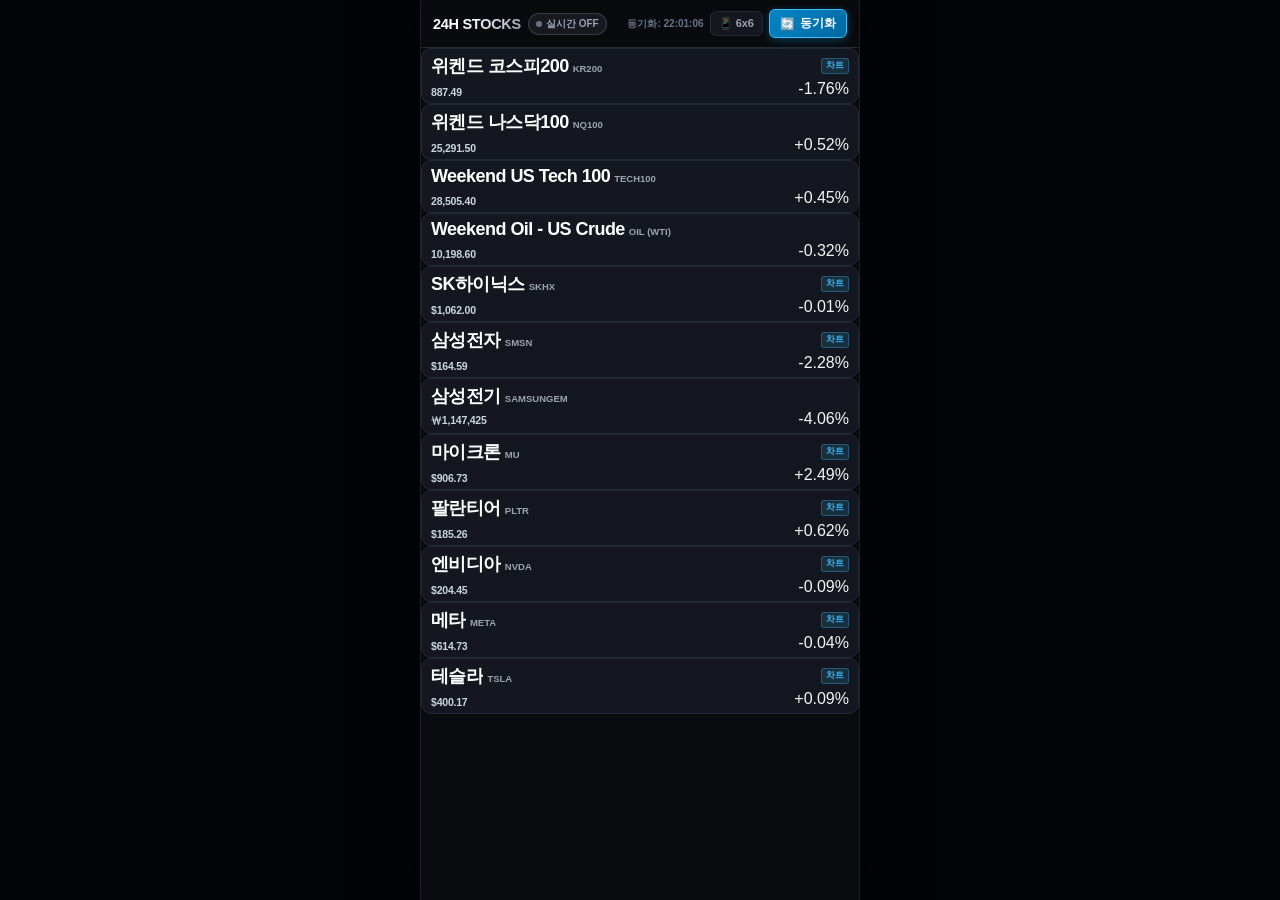
==== commit 7509deab: "실시간 ON/OFF 토글 버튼 추가 및 30초 주기 자동 갱신 적용" ====
--- a/index.html
+++ b/index.html
@@ -13,17 +13,22 @@
   <!-- MOBILE DEVICE VIEWPORT (NO-SCROLL 100vh) -->
   <main class="mobile-viewport">
 
-    <!-- APP HEADER: LIVE 제거 & 명확한 동기화 버튼 배치 -->
+    <!-- APP HEADER: 실시간 ON/OFF 토글 & 수동 동기화 버튼 -->
     <header class="app-header">
       <div class="brand-section">
         <h1 class="brand-title">24H STOCKS</h1>
-        <span id="last-updated-time" class="sync-time-label">동기화 대기중</span>
+        <!-- 실시간 ON/OFF 토글 버튼 -->
+        <button id="realtime-toggle-btn" class="realtime-toggle-btn off" title="실시간 자동 갱신 ON/OFF">
+          <span class="toggle-indicator"></span>
+          <span id="realtime-toggle-text">실시간 OFF</span>
+        </button>
       </div>
       <div class="header-actions">
+        <span id="last-updated-time" class="sync-time-label">동기화 대기</span>
         <button id="widget-toggle-btn" class="header-btn" title="6x6 위젯 보기">
-          📱 6x6 위젯
+          📱 6x6
         </button>
-        <button id="refresh-btn" class="sync-main-btn" title="실시간 시세 동기화">
+        <button id="refresh-btn" class="sync-main-btn" title="실시간 시세 수동 동기화">
           <span class="sync-icon">🔄</span>
           <span class="sync-text">동기화</span>
         </button>
@@ -81,8 +86,11 @@
     <section id="widget-screen" class="widget-screen">
       <div class="widget-6x6-container">
         <div class="widget-header">
-          <span class="widget-title">GLOBAL 24H WIDGET (6x6)</span>
-          <span class="widget-sync-tag">🔄 동기화</span>
+          <span class="widget-title">GLOBAL 24H WIDGET</span>
+          <div style="display: flex; align-items: center; gap: 5px;">
+            <span id="widget-preview-realtime" class="widget-realtime-tag off">⚡ 실시간 OFF</span>
+            <span class="widget-sync-tag">🔄 동기화</span>
+          </div>
         </div>
         <div id="widget-grid" class="widget-grid">
           <!-- 12 Items in 2x6 layout (번호 제거 & 1열/2열 여백) -->
--- a/style.css
+++ b/style.css
@@ -76,17 +76,83 @@
 
 .brand-section {
   display: flex;
-  align-items: baseline;
-  gap: 8px;
+  align-items: center;
+  gap: 7px;
 }
 
 .brand-title {
-  font-size: 15px;
+  font-size: 14.5px;
   font-weight: 800;
   letter-spacing: -0.02em;
   background: linear-gradient(135deg, #ffffff 40%, #94a3b8);
   -webkit-background-clip: text;
   -webkit-text-fill-color: transparent;
+}
+
+/* 실시간 ON/OFF 토글 버튼 */
+.realtime-toggle-btn {
+  display: flex;
+  align-items: center;
+  gap: 4px;
+  padding: 3px 7px;
+  border-radius: 14px;
+  font-size: 10px;
+  font-weight: 700;
+  cursor: pointer;
+  transition: all 0.2s ease;
+  user-select: none;
+}
+
+.realtime-toggle-btn.off {
+  background: rgba(148, 163, 184, 0.1);
+  border: 1px solid rgba(148, 163, 184, 0.25);
+  color: #94a3b8;
+}
+
+.realtime-toggle-btn.on {
+  background: rgba(16, 185, 129, 0.15);
+  border: 1px solid rgba(16, 185, 129, 0.4);
+  color: #10b981;
+  box-shadow: 0 0 10px rgba(16, 185, 129, 0.2);
+}
+
+.toggle-indicator {
+  width: 6px;
+  height: 6px;
+  border-radius: 50%;
+  transition: all 0.2s ease;
+}
+
+.realtime-toggle-btn.off .toggle-indicator {
+  background: #64748b;
+}
+
+.realtime-toggle-btn.on .toggle-indicator {
+  background: #10b981;
+  animation: pulse-green 1.5s infinite;
+}
+
+@keyframes pulse-green {
+  0% { transform: scale(0.9); box-shadow: 0 0 0 0 rgba(16, 185, 129, 0.7); }
+  70% { transform: scale(1.15); box-shadow: 0 0 0 5px rgba(16, 185, 129, 0); }
+  100% { transform: scale(0.9); box-shadow: 0 0 0 0 rgba(16, 185, 129, 0); }
+}
+
+.widget-realtime-tag {
+  font-size: 9px;
+  font-weight: 700;
+  padding: 2px 6px;
+  border-radius: 4px;
+}
+
+.widget-realtime-tag.off {
+  background: rgba(148, 163, 184, 0.15);
+  color: #94a3b8;
+}
+
+.widget-realtime-tag.on {
+  background: rgba(16, 185, 129, 0.2);
+  color: #10b981;
 }
 
 .sync-time-label {
